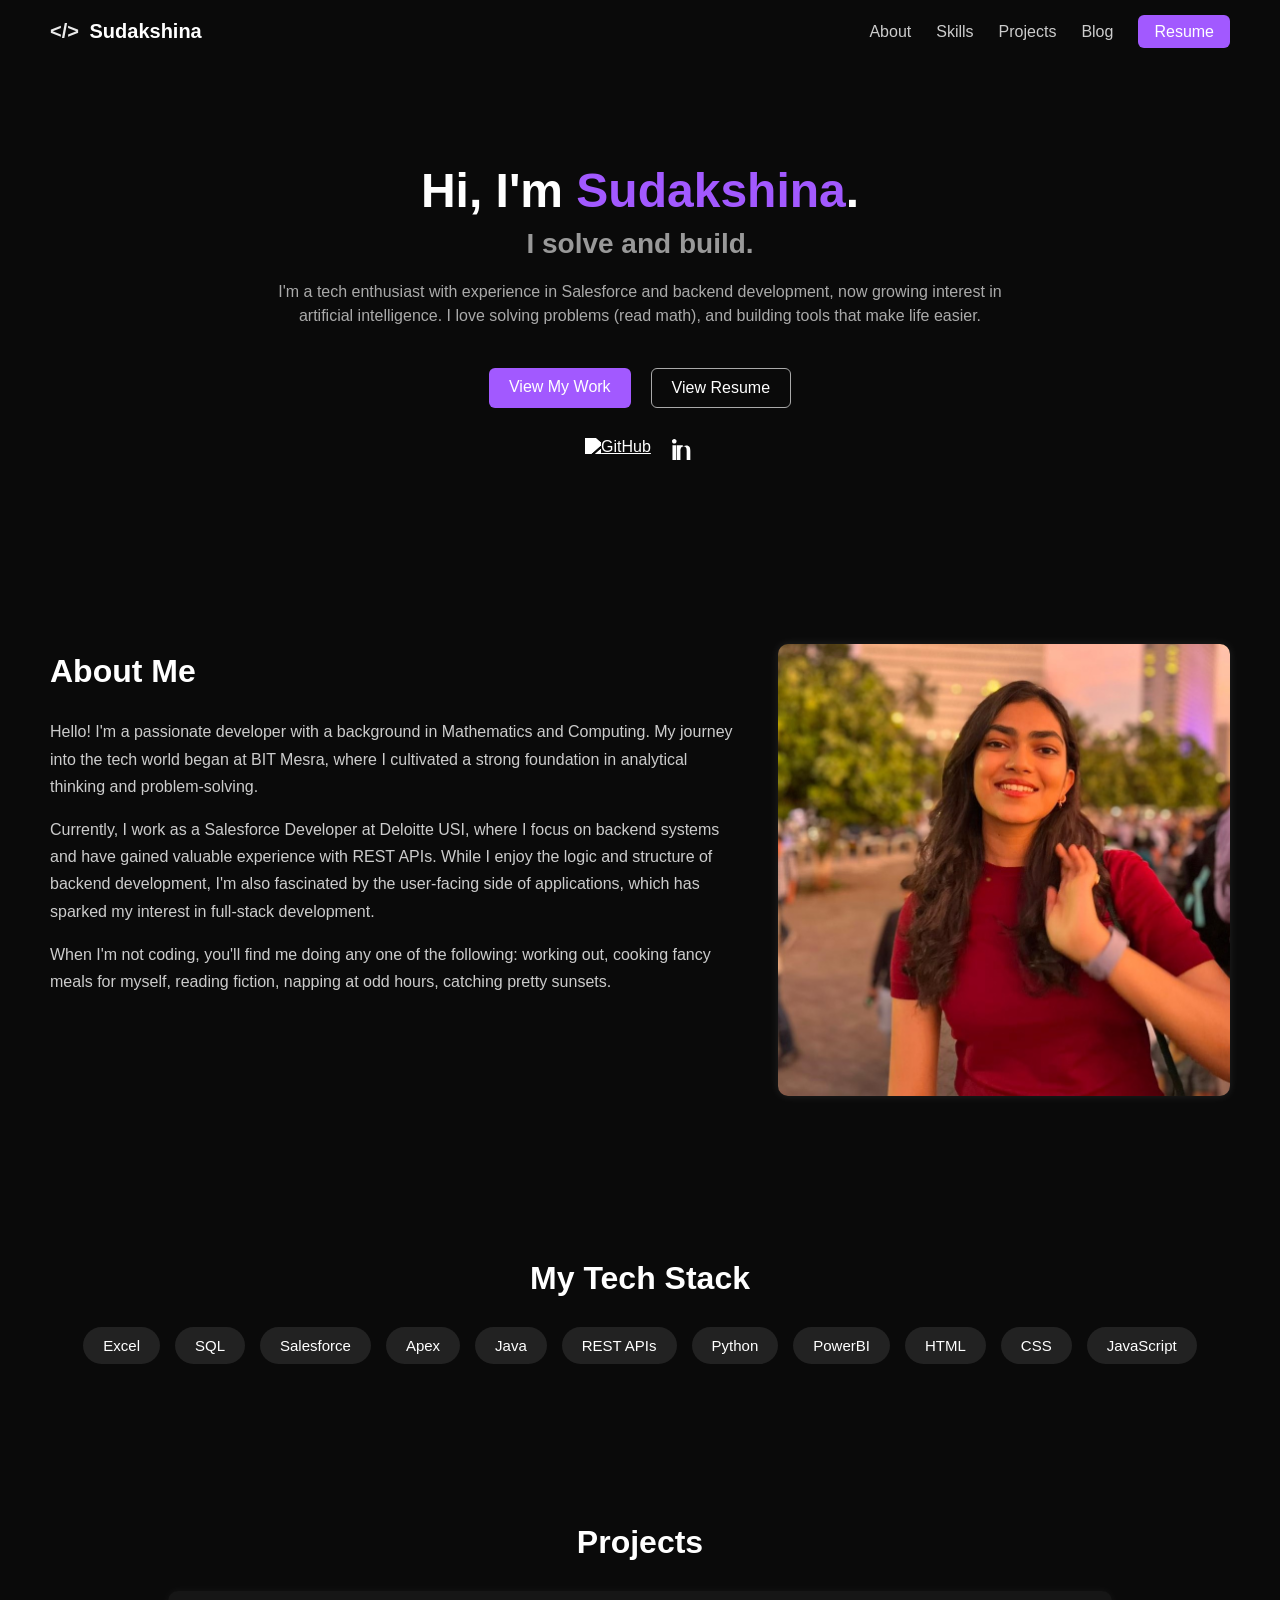
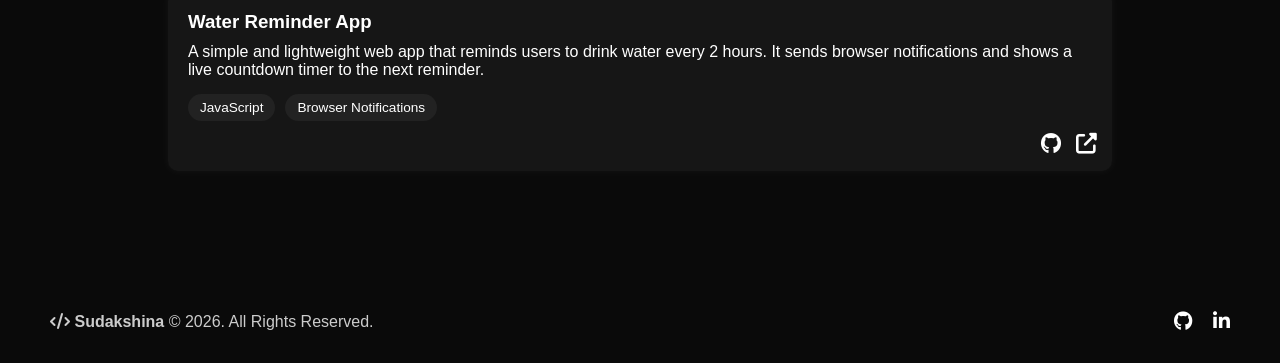
==== index.html @ 65fabb33 "First commit" ====
<!DOCTYPE html>
<html lang="en">
<head>
  <meta charset="UTF-8" />
  <meta name="viewport" content="width=device-width, initial-scale=1.0" />
  <title>Sudakshina | Portfolio</title>
  <link rel="stylesheet" href="style.css" />
  <link rel="stylesheet" href="https://cdnjs.cloudflare.com/ajax/libs/font-awesome/6.5.0/css/all.min.css"/>
</head>
<body id="top">
  <header>
    <a href="index.html#top" class="logo">&lt;/&gt; <span>Sudakshina</span></a>
    <nav>
      <ul>
        <li><a href="#about">About</a></li>
        <li><a href="#skills">Skills</a></li>
        <li><a href="#projects">Projects</a></li>
        <li><a href="blog-page-cards.html">Blog</a></li>
        <li><a href="resume.html" class="btn-resume">Resume</a></li>
      </ul>
    </nav>
  </header>

  <section class="hero">
    <h1>Hi, I'm <span class="highlight">Sudakshina</span><span class="dot">.</span></h1>
    <h2>I solve and build.</h2>
    <p>
      I'm a tech enthusiast with experience in Salesforce and backend development, now growing interest
      in artificial intelligence. I love solving problems (read math), and building tools that make life easier.
    </p>

    <div class="buttons">
      <a href="#projects" class="btn primary">View My Work</a>
      <a href="resume.html" class="btn">View Resume</a>
    </div>

    <div class="social-icons">
      <a href="https://github.com/sudakshina27"><img src="https://cdn.jsdelivr.net/gh/devicons/devicon/icons/github/github-original.svg" alt="GitHub" /></a>
      <a href="https://linkedin.com/in/sudakshina-bhattacharjee/"_blank" aria-label="LinkedIn">
        <svg xmlns="http://www.w3.org/2000/svg" width="24" height="22" fill="white" viewBox="0 0 24 24">
            <path d="M4.98 3.5C4.98 5 3.9 6 2.5 6S0 5 0 3.5 1.08 1 2.48 1c1.4 0 2.5 1 2.5 2.5zM.5 8h4V24h-4V8zm7.5 0h3.8v2.1h.1c.5-.9 1.8-1.9 3.6-1.9 3.8 0 4.5 2.5 4.5 5.8V24h-4V14.5c0-2.3-.04-5.2-3.2-5.2-3.2 0-3.6 2.5-3.6 5v9.8h-4V8z"/>
        </svg>
      </a>
    </div>
  </section>

  <section class="about" id="about">
  <div class="about-text">
    <h2>About Me</h2>
    <p>
      Hello! I'm a passionate developer with a background in Mathematics and Computing. My journey into the tech world began at BIT Mesra, where I cultivated a strong foundation in analytical thinking and problem-solving.
    </p>
    <p>
      Currently, I work as a Salesforce Developer at Deloitte USI, where I focus on backend systems and have gained valuable experience with REST APIs. While I enjoy the logic and structure of backend development, I'm also fascinated by the user-facing side of applications, which has sparked my interest in full-stack development.
    </p>
    <p>
      When I'm not coding, you'll find me doing any one of the following: working out, cooking fancy meals for myself, reading fiction, napping at odd hours, catching pretty sunsets.
    </p>
  </div>
  <div class="about-image">
    <img src="mypic.jpg" alt="My Photo" />
  </div>
</section>

<!-- Skills Section -->
<section class="skills" id="skills">
  <h2>My Tech Stack</h2>
  <div class="skills-container">
    <span>Excel</span>
    <span>SQL</span>
    <span>Salesforce</span>
    <span>Apex</span>
    <span>Java</span>
    <span>REST APIs</span>
    <span>Python</span>
    <span>PowerBI</span>
    <span>HTML</span>
    <span>CSS</span>
    <span>JavaScript</span>
  </div>
</section>

<!-- Projects Section -->
<section class="projects" id="projects">
  <h2>Projects</h2>

  <div class="project-card">
    <div class="project-content">
      <h3>Water Reminder App</h3>
      <p>
        A simple and lightweight web app that reminds users to drink water every 2 hours.
        It sends browser notifications and shows a live countdown timer to the next reminder.
      </p>
      <div class="tech-tags">
        <span>JavaScript</span>
        <span>Browser Notifications</span>
      </div>
    </div>

    <div class="project-links">
      <a href="https://github.com/yourusername/water-reminder-app" target="_blank" aria-label="GitHub Repo">
        <i class="fab fa-github"></i>
      </a>
      <a href="https://sudakshina27.github.io/water-reminder-app/" target="_blank" aria-label="Live Site">
        <i class="fas fa-external-link-alt"></i>
      </a>
    </div>
  </div>
</section>

<footer>
  <div class="footer-content">
    <span><i class="fas fa-code"></i> <strong>Sudakshina</strong> © 2026. All Rights Reserved.</span>
    <div class="footer-icons">
      <a href="https://github.com/sudakshina27" target="_blank"><i class="fab fa-github"></i></a>
      <a href="https://linkedin.com/in/sudakshina-bhattacharjee" target="_blank"><i class="fab fa-linkedin-in"></i></a>
    </div>
  </div>
</footer>

</body>
</html>
---- style.css ----
/* Reset */
* {
  margin: 0;
  padding: 0;
  box-sizing: border-box;
}


body {
  background-color: #0a0a0a;
  color: #eaeaea;
  font-family: 'Segoe UI', Tahoma, Geneva, Verdana, sans-serif;
}


/* Header */
header {
  display: flex;
  justify-content: space-between;
  align-items: center;
  padding: 20px 50px;
  background-color: #0a0a0a;
  position: sticky;
  top: 0;
}


.logo {
  font-size: 20px;
  font-weight: bold;
  color: white;
}

a.logo {
  text-decoration: none;
  color: inherit;
}

.logo span {
  color: white;
  margin-left: 5px;
}


nav ul {
  list-style: none;
  display: flex;
  gap: 25px;
}


nav a {
  text-decoration: none;
  color: #ccc;
  font-weight: 500;
  transition: color 0.2s ease-in-out;
}


nav a:hover {
  color: #ffffff;
}


.btn-resume {
  background-color: #a259ff;
  color: white !important;
  padding: 8px 16px;
  border-radius: 6px;
}


/* Hero Section */
.hero {
  max-width: 800px;
  margin: 100px auto;
  text-align: center;
  padding: 0 20px;
}


.hero h1 {
  font-size: 48px;
  font-weight: bold;
  color: white;
  margin-bottom: 10px;
}


.hero .highlight {
  color: #a259ff;
}


.hero .dot {
  color: white;
}


.hero h2 {
  font-size: 28px;
  color: #999;
  margin-bottom: 20px;
}


.hero p {
  font-size: 16px;
  color: #aaa;
  margin-bottom: 40px;
  line-height: 1.5;
}


/* Buttons */
.buttons {
  display: flex;
  justify-content: center;
  gap: 20px;
  margin-bottom: 30px;
}


.btn {
  padding: 10px 20px;
  border-radius: 6px;
  border: 1px solid #aaa;
  background-color: transparent;
  color: white;
  text-decoration: none;
  font-weight: 500;
  transition: 0.3s;
}


.btn:hover {
  background-color: #222;
}


.btn.primary {
  background-color: #a259ff;
  color: white;
  border: none;
}


.btn.primary:hover {
  background-color: #8b3dff;
}


/* Social Icons */
.social-icons {
  display: flex;
  justify-content: center;
  gap: 20px;
}


.social-icons img {
  width: 28px;
  height: 28px;
  filter: brightness(0) invert(1);
  transition: transform 0.2s;
}


.social-icons img:hover {
  transform: scale(1.1);
}


html {
  scroll-behavior: smooth;
}


.about {
  display: flex;
  flex-wrap: wrap;
  justify-content: space-between;
  gap: 40px;
  align-items: flex-start;
  padding: 80px 50px;
  background-color: #0a0a0a;
  color: #eaeaea;
}


.about-text {
  flex: 1 1 55%;
  font-size: 16px;
  line-height: 1.7;
}


.about-text h2 {
  font-size: 32px;
  margin-bottom: 20px;
  color: white;
}


.about-text p {
  margin-bottom: 16px;
  color: #ccc;
}


.about-image {
  flex: 1 1 35%;
}


.about-image img {
  max-width: 100%;
  border-radius: 10px;
  box-shadow: 0 0 10px rgba(255, 255, 255, 0.1);
}


/* Skills Section */
.skills {
  padding: 80px 50px;
  text-align: center;
  background-color: #0a0a0a;
  color: #fff;
}


.skills h2 {
  font-size: 32px;
  margin-bottom: 30px;
}


.skills-container {
  display: flex;
  flex-wrap: wrap;
  justify-content: center;
  gap: 15px;
}


.skills-container span {
  background-color: #222;
  color: #fff;
  padding: 10px 20px;
  border-radius: 20px;
  font-size: 15px;
}


/* Projects Section */
.projects {
  padding: 80px 50px;
  background-color: #0a0a0a;
  color: #fff;
}


.projects h2 {
  text-align: center;
  font-size: 32px;
  margin-bottom: 30px;
}


.project-card {
  background-color: #161616;
  padding: 20px;
  border-radius: 10px;
  max-width: 700px;
  margin: 0 auto;
  box-shadow: 0 0 10px rgba(255,255,255,0.05);
}


.project-card h3 {
  margin-bottom: 10px;
}


.project-card {
  background-color: #161616;
  padding: 20px;
  border-radius: 10px;
  max-width: 80%;
  margin: 0 auto 30px auto;
  display: flex;
  flex-direction: column;
  justify-content: space-between;
  position: relative;
  box-shadow: 0 0 10px rgba(255,255,255,0.05);
  padding-bottom: 50px;
}


.project-links {
  display: flex;
  gap: 15px;
  font-size: 1.3rem;
  position: absolute;
  bottom: 15px;
  right: 15px;
}


.project-links a {
  color: white;
}


.project-links a:hover {
  color: #bbb; /* Optional: for a soft hover effect */
}




.tech-tags {
  display: flex;
  flex-wrap: wrap;
  gap: 10px;
  margin-top: 15px; /* Adds space between paragraph and tags */
}


.tech-tags span {
  background-color: #222;
  padding: 6px 12px;
  border-radius: 999px;
  font-size: 0.85rem;
  color: white;
}


/* Footer */
footer {
  background-color: #0a0a0a;
  color: #ccc;
  padding: 30px 50px;
  display: flex;
  justify-content: space-between;
  align-items: center;
  flex-wrap: wrap;
}


.footer-content {
  display: flex;
  justify-content: space-between;
  align-items: center;
  width: 100%;
  flex-wrap: wrap;
}


.footer-icons {
  display: flex;
  gap: 20px;
}


.footer-icons a {
  color: #fff;
  font-size: 1.2rem;
  transition: color 0.3s;
}


.footer-icons a:hover {
  color: #a855f7;
}


/* Resume */


.resume-container {
  padding: 60px;
  text-align: center;
  color: white;
  background-color: #0a0a0a;
  min-height: 100vh;
}


/* Center the button using flex */
.button-wrapper {
  display: flex;
  justify-content: center;
  margin-top: 30px;
}


.download-btn {
  background-color: #a855f7;
  color: white;
  padding: 12px 24px;
  font-weight: bold;
  border-radius: 8px;
  border: none;
  cursor: pointer;
  transition: background 0.3s ease;
}


.download-btn:hover {
  background-color: #9333ea;
}


.resume-container {
  padding: 60px;
  text-align: center;
  color: white;
  background-color: #0a0a0a;
  min-height: 100vh;
 
}


.resume-container h1 {
  margin-bottom: 12px; /* Adjust as needed */
}


.resume-container p {
  margin-bottom: 24px; /* Increase or decrease depending on visual preference */
}




/* Center the button using flex */
.button-wrapper {
  display: flex;
  justify-content: center;
  margin-top: 30px;
}


.download-btn {
  background-color: #a855f7;
  color: white;
  padding: 12px 24px;
  font-weight: bold;
  border-radius: 8px;
  border: none;
  cursor: pointer;
  transition: background 0.3s ease;
}


.download-btn:hover {
  background-color: #9333ea;
}


/*Blog Card*/
.blog-card {
  display: block;
  padding: 20px;
  background-color: #1e1e2f;
  border-radius: 10px;
  margin-bottom: 20px;
  text-decoration: none;
  color: white;
  transition: transform 0.2s, box-shadow 0.2s;
}


.blog-card:hover {
  transform: scale(1.02);
  box-shadow: 0 8px 20px rgba(168, 85, 247, 0.3);
}
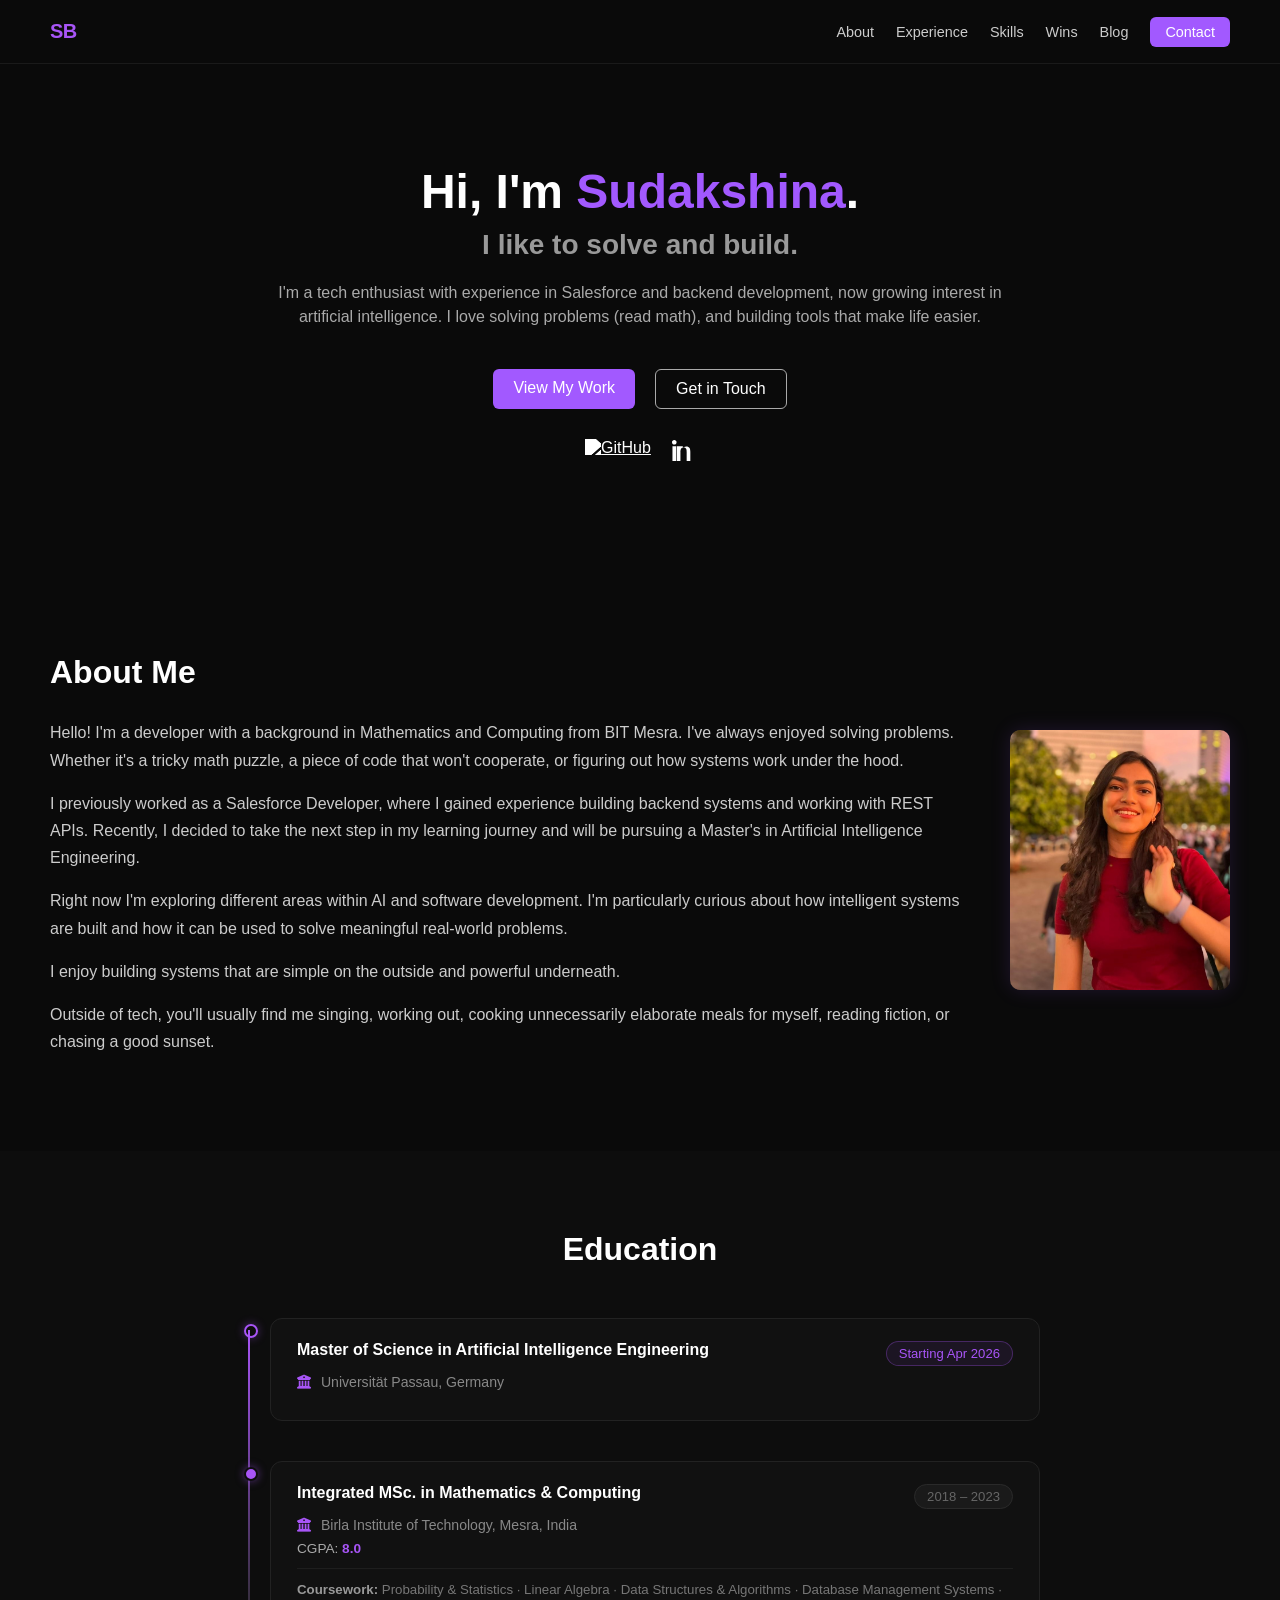
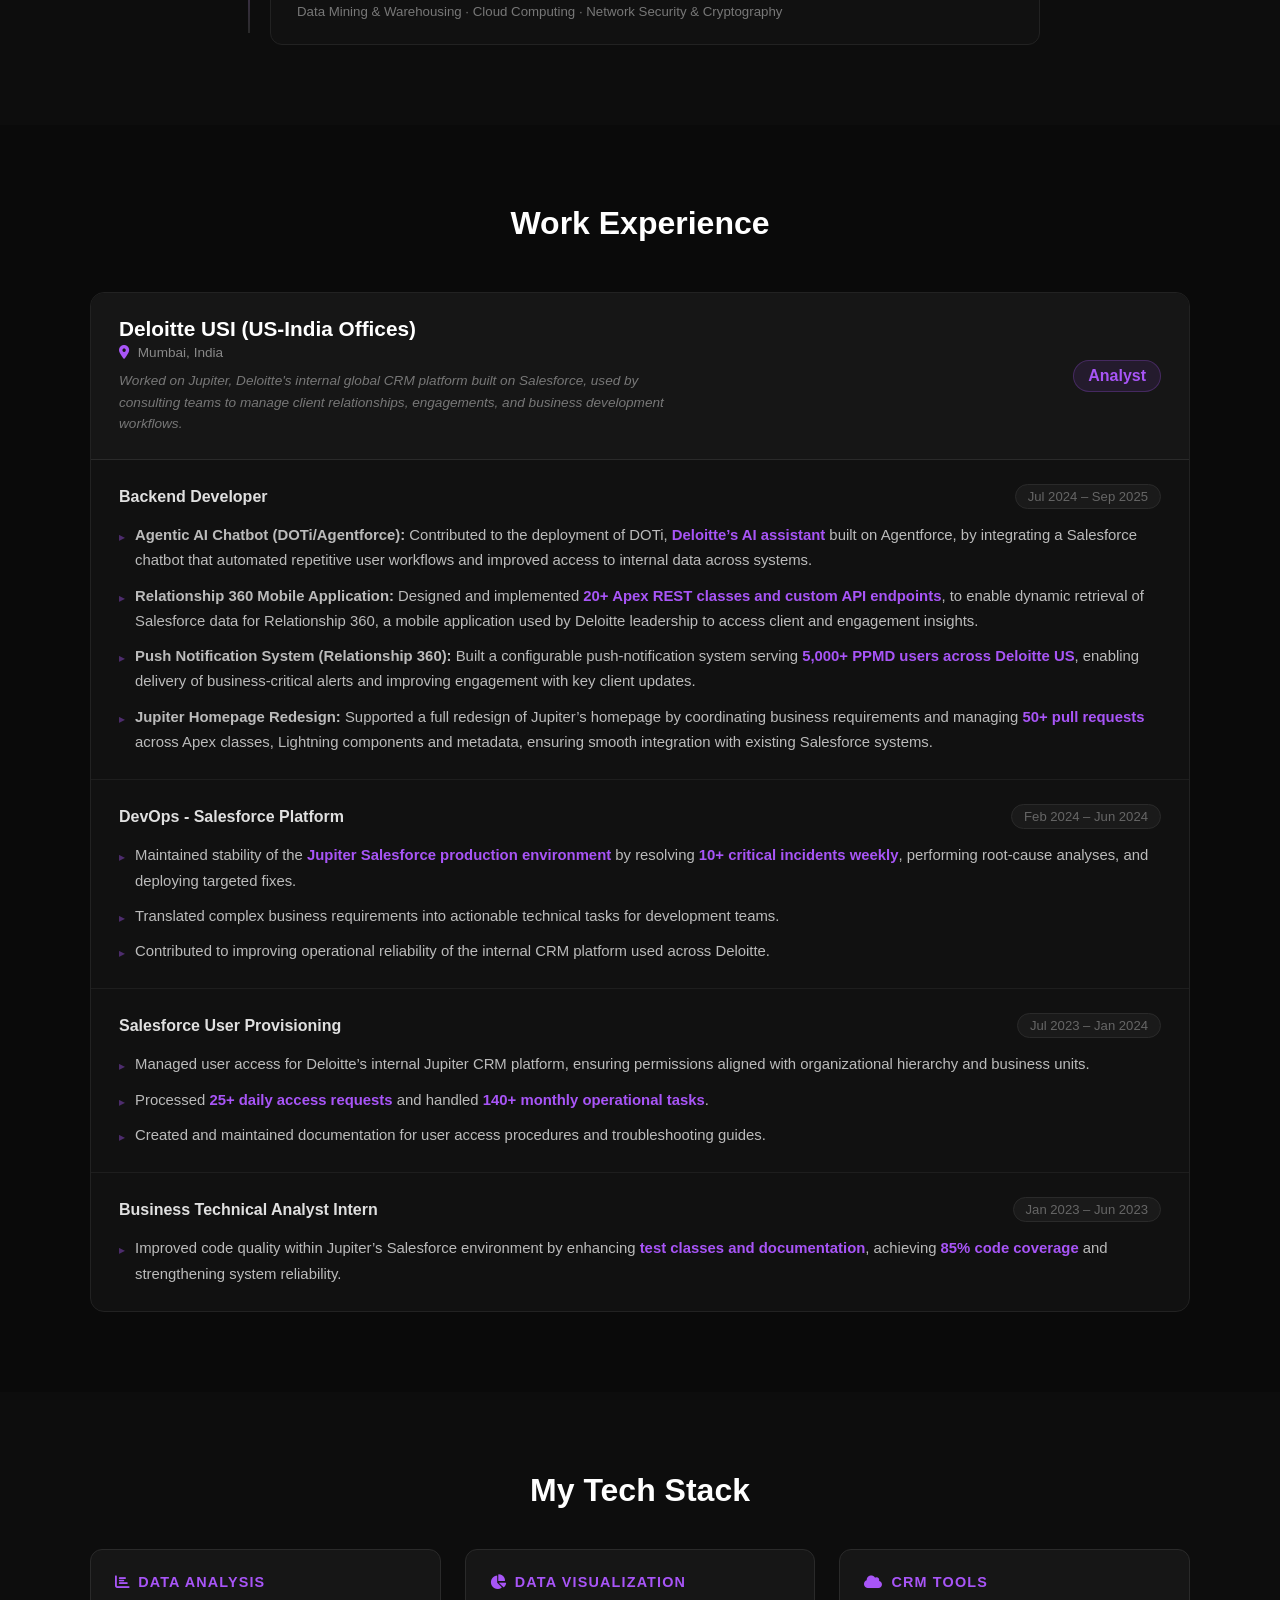
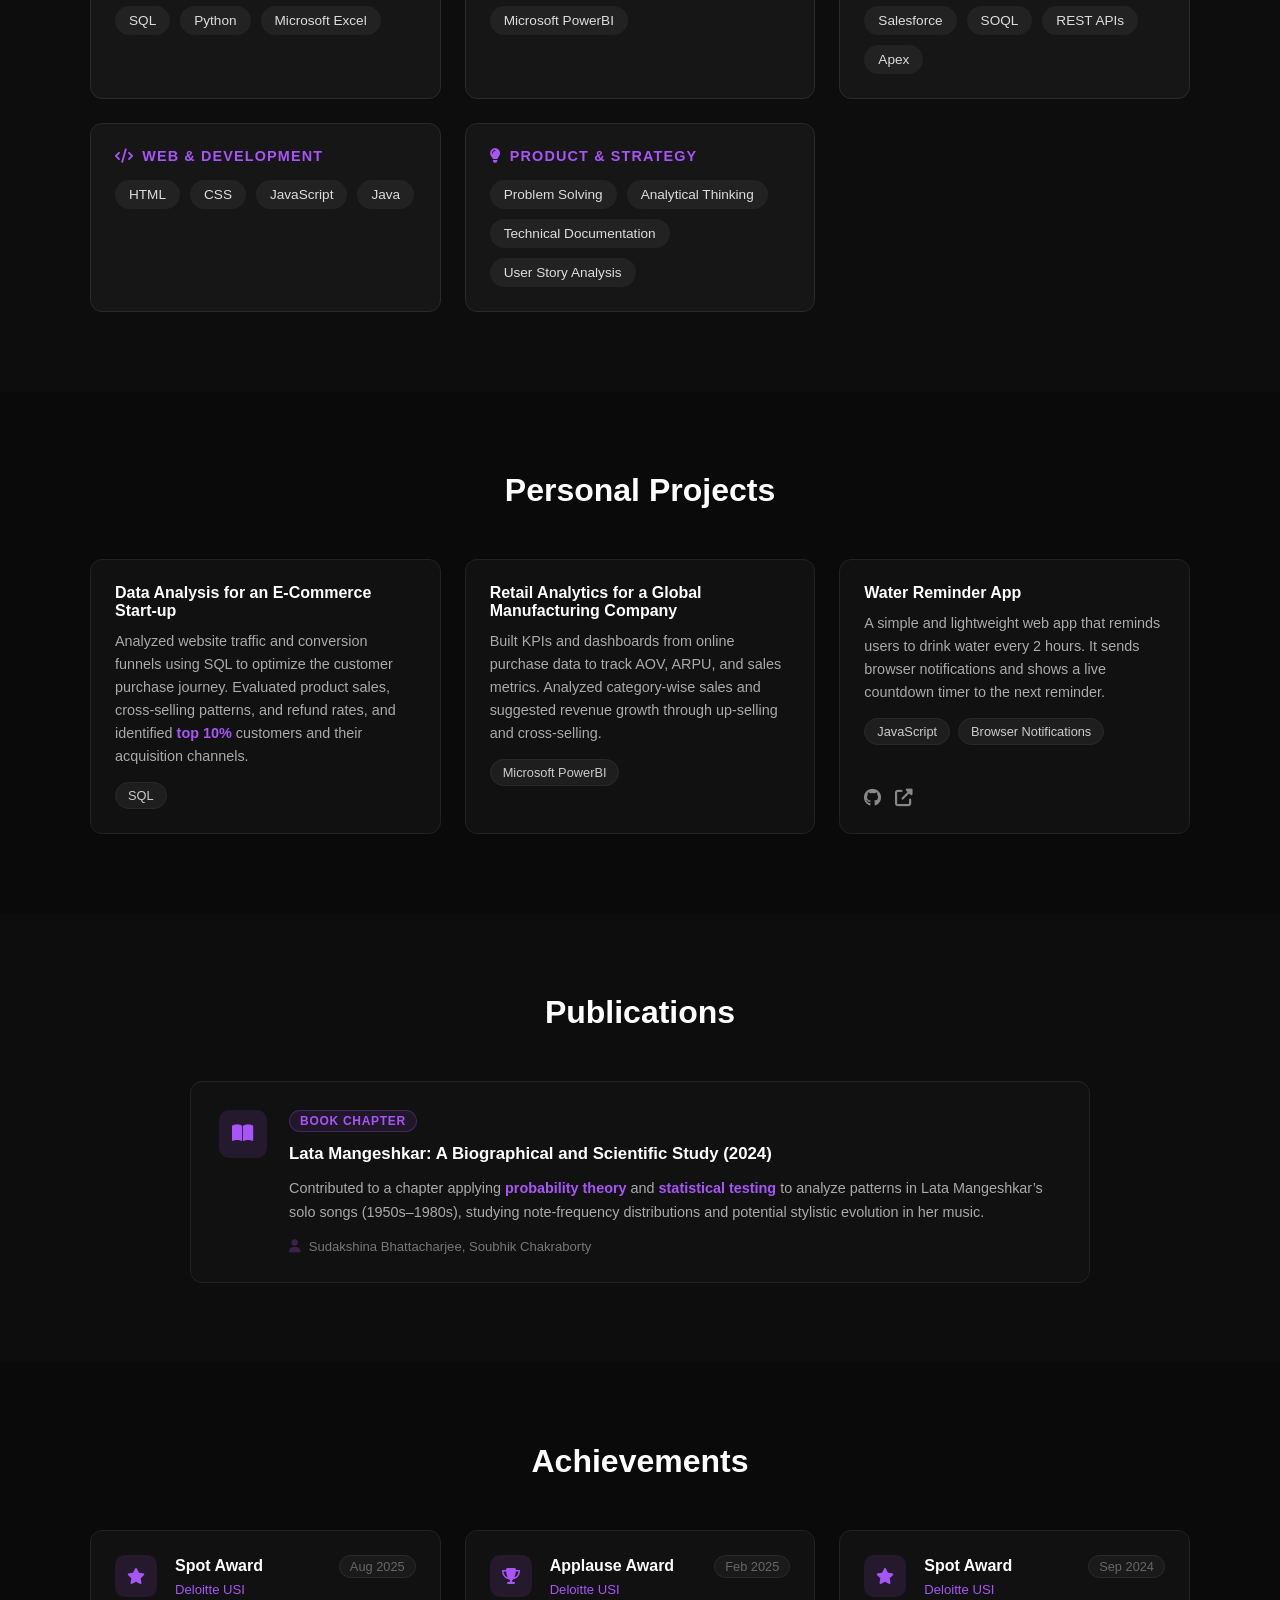
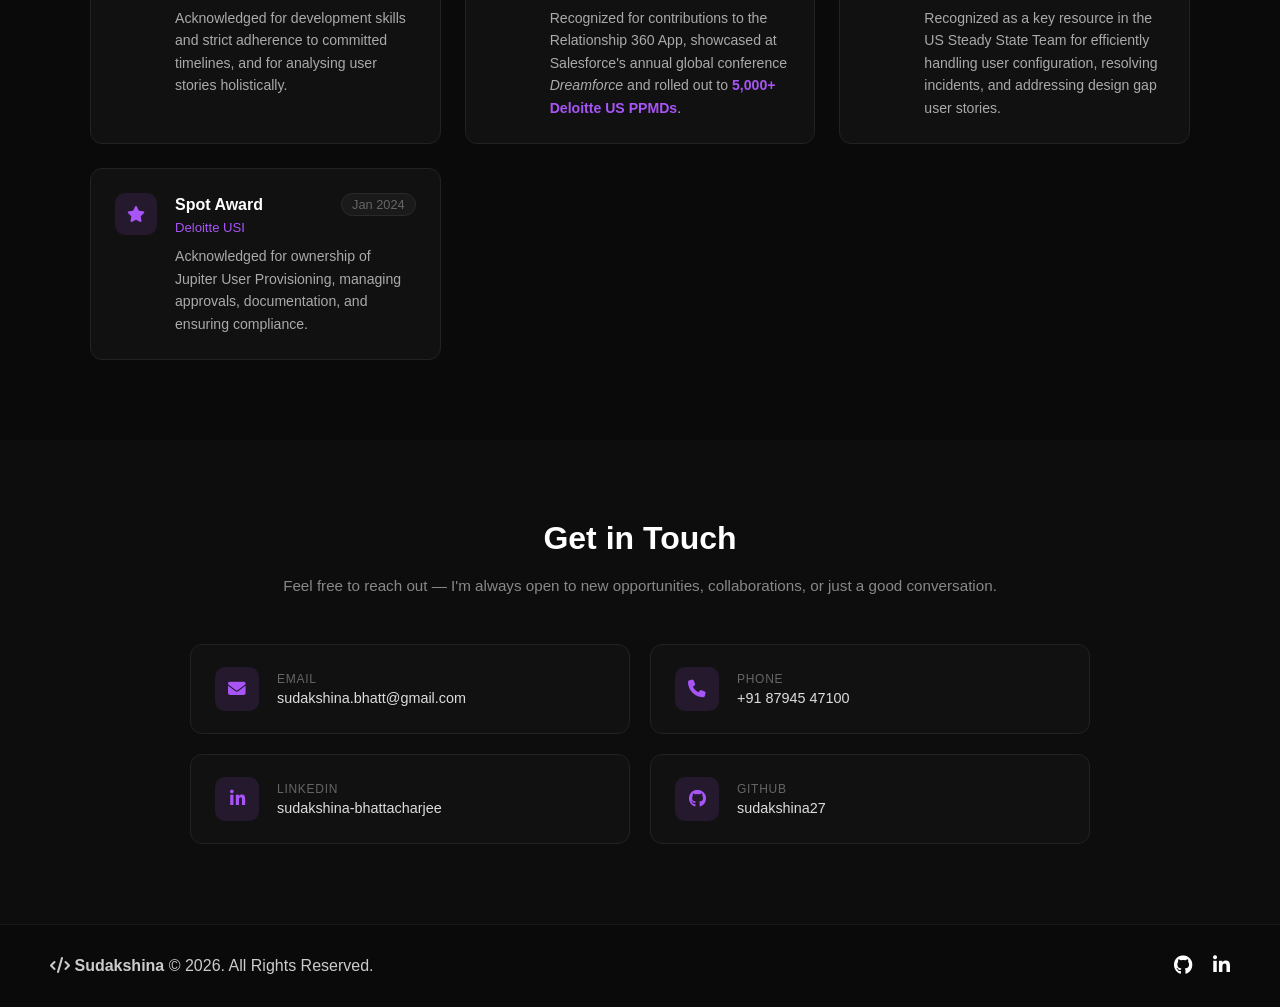
==== commit f6698dc8: "Second Commit" ====
--- a/index.html
+++ b/index.html
@@ -9,114 +9,389 @@
 </head>
 <body id="top">
   <header>
-    <a href="index.html#top" class="logo">&lt;/&gt; <span>Sudakshina</span></a>
+    <!-- <a href="index.html#top" class="logo"><span class="logo-initials">SB</span> <span>Sudakshina</span></a> -->
+    <a href="index.html#top" class="logo"><span class="logo-initials">SB</span></a>
     <nav>
-      <ul>
+            <ul>
         <li><a href="#about">About</a></li>
+        <li><a href="#experience">Experience</a></li>
         <li><a href="#skills">Skills</a></li>
-        <li><a href="#projects">Projects</a></li>
+        <li><a href="#achievements">Wins</a></li>
         <li><a href="blog-page-cards.html">Blog</a></li>
-        <li><a href="resume.html" class="btn-resume">Resume</a></li>
+        <li><a href="#contact" class="btn-contact">Contact</a></li>
       </ul>
     </nav>
   </header>
 
+  <!-- Hero -->
   <section class="hero">
     <h1>Hi, I'm <span class="highlight">Sudakshina</span><span class="dot">.</span></h1>
-    <h2>I solve and build.</h2>
+    <h2>I like to solve and build.</h2>
     <p>
       I'm a tech enthusiast with experience in Salesforce and backend development, now growing interest
       in artificial intelligence. I love solving problems (read math), and building tools that make life easier.
     </p>
-
     <div class="buttons">
-      <a href="#projects" class="btn primary">View My Work</a>
-      <a href="resume.html" class="btn">View Resume</a>
-    </div>
-
+      <a href="#experience" class="btn primary">View My Work</a>
+      <a href="#contact" class="btn">Get in Touch</a>
+    </div>
     <div class="social-icons">
-      <a href="https://github.com/sudakshina27"><img src="https://cdn.jsdelivr.net/gh/devicons/devicon/icons/github/github-original.svg" alt="GitHub" /></a>
-      <a href="https://linkedin.com/in/sudakshina-bhattacharjee/"_blank" aria-label="LinkedIn">
+      <a href="https://github.com/sudakshina27" target="_blank"><img src="https://cdn.jsdelivr.net/gh/devicons/devicon/icons/github/github-original.svg" alt="GitHub" /></a>
+      <a href="https://linkedin.com/in/sudakshina-bhattacharjee/" target="_blank" aria-label="LinkedIn">
         <svg xmlns="http://www.w3.org/2000/svg" width="24" height="22" fill="white" viewBox="0 0 24 24">
-            <path d="M4.98 3.5C4.98 5 3.9 6 2.5 6S0 5 0 3.5 1.08 1 2.48 1c1.4 0 2.5 1 2.5 2.5zM.5 8h4V24h-4V8zm7.5 0h3.8v2.1h.1c.5-.9 1.8-1.9 3.6-1.9 3.8 0 4.5 2.5 4.5 5.8V24h-4V14.5c0-2.3-.04-5.2-3.2-5.2-3.2 0-3.6 2.5-3.6 5v9.8h-4V8z"/>
+          <path d="M4.98 3.5C4.98 5 3.9 6 2.5 6S0 5 0 3.5 1.08 1 2.48 1c1.4 0 2.5 1 2.5 2.5zM.5 8h4V24h-4V8zm7.5 0h3.8v2.1h.1c.5-.9 1.8-1.9 3.6-1.9 3.8 0 4.5 2.5 4.5 5.8V24h-4V14.5c0-2.3-.04-5.2-3.2-5.2-3.2 0-3.6 2.5-3.6 5v9.8h-4V8z"/>
         </svg>
       </a>
     </div>
   </section>
 
+  <!-- ── About ─────────────────────────────────── -->
   <section class="about" id="about">
-  <div class="about-text">
-    <h2>About Me</h2>
-    <p>
-      Hello! I'm a passionate developer with a background in Mathematics and Computing. My journey into the tech world began at BIT Mesra, where I cultivated a strong foundation in analytical thinking and problem-solving.
-    </p>
-    <p>
-      Currently, I work as a Salesforce Developer at Deloitte USI, where I focus on backend systems and have gained valuable experience with REST APIs. While I enjoy the logic and structure of backend development, I'm also fascinated by the user-facing side of applications, which has sparked my interest in full-stack development.
-    </p>
-    <p>
-      When I'm not coding, you'll find me doing any one of the following: working out, cooking fancy meals for myself, reading fiction, napping at odd hours, catching pretty sunsets.
-    </p>
-  </div>
-  <div class="about-image">
-    <img src="mypic.jpg" alt="My Photo" />
-  </div>
-</section>
-
-<!-- Skills Section -->
-<section class="skills" id="skills">
-  <h2>My Tech Stack</h2>
-  <div class="skills-container">
-    <span>Excel</span>
-    <span>SQL</span>
-    <span>Salesforce</span>
-    <span>Apex</span>
-    <span>Java</span>
-    <span>REST APIs</span>
-    <span>Python</span>
-    <span>PowerBI</span>
-    <span>HTML</span>
-    <span>CSS</span>
-    <span>JavaScript</span>
-  </div>
-</section>
-
-<!-- Projects Section -->
-<section class="projects" id="projects">
-  <h2>Projects</h2>
-
-  <div class="project-card">
-    <div class="project-content">
-      <h3>Water Reminder App</h3>
-      <p>
-        A simple and lightweight web app that reminds users to drink water every 2 hours.
-        It sends browser notifications and shows a live countdown timer to the next reminder.
-      </p>
-      <div class="tech-tags">
-        <span>JavaScript</span>
-        <span>Browser Notifications</span>
-      </div>
-    </div>
-
-    <div class="project-links">
-      <a href="https://github.com/yourusername/water-reminder-app" target="_blank" aria-label="GitHub Repo">
-        <i class="fab fa-github"></i>
-      </a>
-      <a href="https://sudakshina27.github.io/water-reminder-app/" target="_blank" aria-label="Live Site">
-        <i class="fas fa-external-link-alt"></i>
-      </a>
-    </div>
-  </div>
-</section>
-
-<footer>
-  <div class="footer-content">
-    <span><i class="fas fa-code"></i> <strong>Sudakshina</strong> © 2026. All Rights Reserved.</span>
-    <div class="footer-icons">
-      <a href="https://github.com/sudakshina27" target="_blank"><i class="fab fa-github"></i></a>
-      <a href="https://linkedin.com/in/sudakshina-bhattacharjee" target="_blank"><i class="fab fa-linkedin-in"></i></a>
-    </div>
-  </div>
-</footer>
+    <div class="about-text">
+      <h2>About Me</h2>
+      <p>Hello! I'm a developer with a background in Mathematics and Computing from BIT Mesra.
+         I've always enjoyed solving problems. Whether it's a tricky math puzzle, a piece of code that won't cooperate, or figuring out how systems work under the hood.</p>
+      <p>I previously worked as a Salesforce Developer, where I gained experience building backend systems and working with REST APIs. Recently, I decided to take the next step in my learning journey and will be pursuing a Master's in Artificial Intelligence Engineering.</p>
+      <p>Right now I'm exploring different areas within AI and software development. I'm particularly curious about how intelligent systems are built and how it can be used to solve meaningful real-world problems.</p>
+      <p>I enjoy building systems that are simple on the outside and powerful underneath.</p>
+      <p>Outside of tech, you'll usually find me singing, working out, cooking unnecessarily elaborate meals for myself, reading fiction, or chasing a good sunset.</p>
+    </div>
+    <div class="about-image">
+      <img src="mypic.jpg" alt="My Photo" />
+    </div>
+  </section>
+
+  <!-- ── Education ──────────────────────────────── -->
+  <section class="education-section" id="education">
+    <h2>Education</h2>
+    <div class="education-timeline">
+
+      <div class="edu-item">
+        <div class="edu-dot upcoming"></div>
+        <div class="edu-content">
+          <div class="edu-header">
+            <h3>Master of Science in Artificial Intelligence Engineering</h3>
+            <span class="edu-period upcoming-tag">Starting Apr 2026</span>
+          </div>
+          <span class="edu-institution"><i class="fas fa-university"></i> Universität Passau, Germany</span>
+        </div>
+      </div>
+
+      <div class="edu-item">
+        <div class="edu-dot"></div>
+        <div class="edu-content">
+          <div class="edu-header">
+            <h3>Integrated MSc. in Mathematics &amp; Computing</h3>
+            <span class="edu-period">2018 – 2023</span>
+          </div>
+          <span class="edu-institution"><i class="fas fa-university"></i> Birla Institute of Technology, Mesra, India</span>
+          <span class="edu-grade">CGPA: <span class="metric">8.0</span></span>
+          <p class="edu-coursework"><strong>Coursework:</strong> Probability &amp; Statistics · Linear Algebra · Data Structures &amp; Algorithms · Database Management Systems · Data Mining &amp; Warehousing · Cloud Computing · Network Security &amp; Cryptography</p>
+        </div>
+      </div>
+
+    </div>
+  </section>
+
+  <!-- ── Work Experience ────────────────────────── -->
+  <section class="work-section" id="experience">
+    <h2>Work Experience</h2>
+
+    <div class="experience-block">
+      <div class="exp-header">
+        <div class="exp-left">
+          <span class="exp-company">Deloitte USI (US-India Offices)</span>
+          <span class="exp-location"><i class="fas fa-map-marker-alt"></i> Mumbai, India</span>
+          <span class="exp-project-desc">Worked on Jupiter, Deloitte's internal global CRM platform built on Salesforce, used by consulting teams to manage client relationships, engagements, and business development workflows.</span>
+        </div>
+        <span class="exp-overall-title">Analyst</span>
+      </div>
+
+      <div class="exp-role">
+        <div class="exp-role-header">
+          <span class="exp-role-title">Backend Developer</span>
+          <span class="exp-period">Jul 2024 – Sep 2025</span>
+        </div>
+        <ul class="exp-bullets">
+          <li><strong>Agentic AI Chatbot (DOTi/Agentforce):</strong> Contributed to the deployment of DOTi, <span class="metric">Deloitte’s AI assistant</span> built on Agentforce, by integrating a Salesforce chatbot that automated repetitive user workflows and improved access to internal data across systems.</li>
+          <li><strong>Relationship 360 Mobile Application:</strong> Designed and implemented <span class="metric">20+ Apex REST classes and custom API endpoints</span>, to enable dynamic retrieval of Salesforce data for Relationship 360, a mobile application used by Deloitte leadership to access client and engagement insights.</li>
+          <li><strong>Push Notification System (Relationship 360):</strong> Built a configurable push-notification system serving <span class="metric">5,000+ PPMD users across Deloitte US</span>, enabling delivery of business-critical alerts and improving engagement with key client updates.</li>
+          <li><strong>Jupiter Homepage Redesign:</strong> Supported a full redesign of Jupiter’s homepage by coordinating business requirements and managing <span class="metric">50+ pull requests</span> across Apex classes, Lightning components and metadata, ensuring smooth integration with existing Salesforce systems.</li>
+        </ul>
+      </div>
+
+      <div class="exp-role">
+        <div class="exp-role-header">
+          <span class="exp-role-title">DevOps - Salesforce Platform</span>
+          <span class="exp-period">Feb 2024 – Jun 2024</span>
+        </div>
+        <ul class="exp-bullets">
+          <li>Maintained stability of the <span class="metric">Jupiter Salesforce production environment</span> by resolving <span class="metric">10+ critical incidents weekly</span>, performing root-cause analyses, and deploying targeted fixes.</li>
+          <li>Translated complex business requirements into actionable technical tasks for development teams.</li>
+          <li>Contributed to improving operational reliability of the internal CRM platform used across Deloitte.</li>
+        </ul>
+      </div>
+
+      <div class="exp-role">
+        <div class="exp-role-header">
+          <span class="exp-role-title">Salesforce User Provisioning</span>
+          <span class="exp-period">Jul 2023 – Jan 2024</span>
+        </div>
+        <ul class="exp-bullets">
+          <li>Managed user access for Deloitte’s internal Jupiter CRM platform, ensuring permissions aligned with organizational hierarchy and business units.</li>
+          <li>Processed <span class="metric">25+ daily access requests</span> and handled <span class="metric">140+ monthly operational tasks</span>.</li>
+          <li>Created and maintained documentation for user access procedures and troubleshooting guides.</li>
+        </ul>
+      </div>
+
+      <div class="exp-role">
+        <div class="exp-role-header">
+          <span class="exp-role-title">Business Technical Analyst Intern</span>
+          <span class="exp-period">Jan 2023 – Jun 2023</span>
+        </div>
+        <ul class="exp-bullets">
+          <li>Improved code quality within Jupiter’s Salesforce environment by enhancing <span class="metric">test classes and documentation</span>, achieving <span class="metric">85% code coverage</span> and strengthening system reliability.</li>
+        </ul>
+      </div>
+    </div>
+  </section>
+
+  <!-- ── Skills ─────────────────────────────────── -->
+  <section class="skills" id="skills">
+    <h2>My Tech Stack</h2>
+    <div class="skills-grid">
+
+      <div class="skill-category">
+        <h3 class="skill-cat-title"><i class="fas fa-chart-bar"></i> Data Analysis</h3>
+        <div class="skill-tags">
+          <span>SQL</span>
+          <span>Python</span>
+          <span>Microsoft Excel</span>
+        </div>
+      </div>
+
+      <div class="skill-category">
+        <h3 class="skill-cat-title"><i class="fas fa-chart-pie"></i> Data Visualization</h3>
+        <div class="skill-tags">
+          <span>Microsoft PowerBI</span>
+        </div>
+      </div>
+
+      <div class="skill-category">
+        <h3 class="skill-cat-title"><i class="fas fa-cloud"></i> CRM Tools</h3>
+        <div class="skill-tags">
+          <span>Salesforce</span>
+          <span>SOQL</span>
+          <span>REST APIs</span>
+          <span>Apex</span>
+        </div>
+      </div>
+
+      <div class="skill-category">
+        <h3 class="skill-cat-title"><i class="fas fa-code"></i> Web &amp; Development</h3>
+        <div class="skill-tags">
+          <span>HTML</span>
+          <span>CSS</span>
+          <span>JavaScript</span>
+          <span>Java</span>
+        </div>
+      </div>
+
+      <div class="skill-category">
+        <h3 class="skill-cat-title"><i class="fas fa-lightbulb"></i> Product &amp; Strategy</h3>
+        <div class="skill-tags">
+          <span>Problem Solving</span>
+          <span>Analytical Thinking</span>
+          <span>Technical Documentation</span>
+          <span>User Story Analysis</span>
+        </div>
+      </div>
+
+    </div>
+  </section>
+
+  <!-- ── Personal Projects ──────────────────────── -->
+  <section class="projects-section" id="projects">
+    <h2>Personal Projects</h2>
+    <div class="projects-grid">
+
+      <div class="project-card">
+        <div class="project-content">
+          <h3>Data Analysis for an E-Commerce Start-up</h3>
+          <p>Analyzed website traffic and conversion funnels using SQL to optimize the customer purchase journey. Evaluated product sales, cross-selling patterns, and refund rates, and identified <span class="metric">top 10%</span> customers and their acquisition channels.</p>
+          <div class="tech-tags"><span>SQL</span></div>
+        </div>
+      </div>
+
+      <div class="project-card">
+        <div class="project-content">
+          <h3>Retail Analytics for a Global Manufacturing Company</h3>
+          <p>Built KPIs and dashboards from online purchase data to track AOV, ARPU, and sales metrics. Analyzed category-wise sales and suggested revenue growth through up-selling and cross-selling.</p>
+          <div class="tech-tags"><span>Microsoft PowerBI</span></div>
+        </div>
+      </div>
+
+      <div class="project-card">
+        <div class="project-content">
+          <h3>Water Reminder App</h3>
+          <p>A simple and lightweight web app that reminds users to drink water every 2 hours. It sends browser notifications and shows a live countdown timer to the next reminder.</p>
+          <div class="tech-tags">
+            <span>JavaScript</span>
+            <span>Browser Notifications</span>
+          </div>
+        </div>
+        <div class="project-links">
+          <a href="https://github.com/sudakshina27/water-reminder-app" target="_blank" aria-label="GitHub Repo"><i class="fab fa-github"></i></a>
+          <a href="https://sudakshina27.github.io/water-reminder-app/" target="_blank" aria-label="Live Site"><i class="fas fa-external-link-alt"></i></a>
+        </div>
+      </div>
+
+      <!-- <div class="project-card">
+        <div class="project-content">
+          <h3>Portfolio Website</h3>
+          <p>This website showcasing my work, experience, and blog posts. Built with vanilla HTML, CSS, and JavaScript.</p>
+          <div class="tech-tags">
+            <span>HTML</span>
+            <span>CSS</span>
+            <span>JavaScript</span>
+          </div>
+        </div>
+        <div class="project-links">
+          <a href="https://github.com/sudakshina27" target="_blank" aria-label="GitHub"><i class="fab fa-github"></i></a>
+        </div>
+      </div> -->
+
+    </div>
+  </section>
+
+  <!-- ── Publications ───────────────────────────── -->
+  <section class="publications-section" id="publications">
+    <h2>Publications</h2>
+    <div class="publications-list">
+
+      <div class="publication-card">
+        <div class="pub-icon"><i class="fas fa-book-open"></i></div>
+        <div class="pub-body">
+          <div class="pub-type-tag">Book Chapter</div>
+          <h3 class="pub-title">Lata Mangeshkar: A Biographical and Scientific Study (2024)</h3>
+          <p class="pub-description">
+            Contributed to a chapter applying <span class="metric">probability theory</span> and <span class="metric">statistical testing</span> to analyze patterns in Lata Mangeshkar’s solo songs (1950s–1980s), studying note-frequency distributions and potential stylistic evolution in her music.
+          </p>
+          <div class="pub-meta">
+            <span class="pub-author"><i class="fas fa-user"></i> Sudakshina Bhattacharjee, Soubhik Chakraborty</span>
+          </div>
+        </div>
+      </div>
+
+    </div>
+  </section>
+
+  <!-- ── Achievements ───────────────────────────── -->
+  <section class="achievements-section" id="achievements">
+    <h2>Achievements</h2>
+    <div class="achievements-grid">
+
+      <div class="achievement-card">
+        <div class="achievement-icon"><i class="fas fa-star"></i></div>
+        <div class="achievement-body">
+          <div class="achievement-header">
+            <span class="achievement-award">Spot Award</span>
+            <span class="achievement-date">Aug 2025</span>
+          </div>
+          <span class="achievement-org">Deloitte USI</span>
+          <p>Acknowledged for development skills and strict adherence to committed timelines, and for analysing user stories holistically.</p>
+        </div>
+      </div>
+
+      <div class="achievement-card">
+        <div class="achievement-icon"><i class="fas fa-trophy"></i></div>
+        <div class="achievement-body">
+          <div class="achievement-header">
+            <span class="achievement-award">Applause Award</span>
+            <span class="achievement-date">Feb 2025</span>
+          </div>
+          <span class="achievement-org">Deloitte USI</span>
+          <p>Recognized for contributions to the Relationship 360 App, showcased at Salesforce's annual global conference <em>Dreamforce</em> and rolled out to <span class="metric">5,000+ Deloitte US PPMDs</span>.</p>
+        </div>
+      </div>
+
+      <div class="achievement-card">
+        <div class="achievement-icon"><i class="fas fa-star"></i></div>
+        <div class="achievement-body">
+          <div class="achievement-header">
+            <span class="achievement-award">Spot Award</span>
+            <span class="achievement-date">Sep 2024</span>
+          </div>
+          <span class="achievement-org">Deloitte USI</span>
+          <p>Recognized as a key resource in the US Steady State Team for efficiently handling user configuration, resolving incidents, and addressing design gap user stories.</p>
+        </div>
+      </div>
+
+      <div class="achievement-card">
+        <div class="achievement-icon"><i class="fas fa-star"></i></div>
+        <div class="achievement-body">
+          <div class="achievement-header">
+            <span class="achievement-award">Spot Award</span>
+            <span class="achievement-date">Jan 2024</span>
+          </div>
+          <span class="achievement-org">Deloitte USI</span>
+          <p>Acknowledged for ownership of Jupiter User Provisioning, managing approvals, documentation, and ensuring compliance.</p>
+        </div>
+      </div>
+
+    </div>
+  </section>
+
+  <!-- ── Contact ────────────────────────────────── -->
+  <section class="contact-section" id="contact">
+    <h2>Get in Touch</h2>
+    <p class="contact-subtitle">Feel free to reach out — I'm always open to new opportunities, collaborations, or just a good conversation.</p>
+    <div class="contact-grid">
+
+      <a href="mailto:sudakshina.bhatt@gmail.com" class="contact-card">
+        <div class="contact-icon"><i class="fas fa-envelope"></i></div>
+        <div class="contact-info">
+          <span class="contact-label">Email</span>
+          <span class="contact-value">sudakshina.bhatt@gmail.com</span>
+        </div>
+      </a>
+
+      <a href="tel:+918794547100" class="contact-card">
+        <div class="contact-icon"><i class="fas fa-phone"></i></div>
+        <div class="contact-info">
+          <span class="contact-label">Phone</span>
+          <span class="contact-value">+91 87945 47100</span>
+        </div>
+      </a>
+
+      <a href="https://linkedin.com/in/sudakshina-bhattacharjee" target="_blank" class="contact-card">
+        <div class="contact-icon"><i class="fab fa-linkedin-in"></i></div>
+        <div class="contact-info">
+          <span class="contact-label">LinkedIn</span>
+          <span class="contact-value">sudakshina-bhattacharjee</span>
+        </div>
+      </a>
+
+      <a href="https://github.com/sudakshina27" target="_blank" class="contact-card">
+        <div class="contact-icon"><i class="fab fa-github"></i></div>
+        <div class="contact-info">
+          <span class="contact-label">GitHub</span>
+          <span class="contact-value">sudakshina27</span>
+        </div>
+      </a>
+
+    </div>
+  </section>
+
+  <footer>
+    <div class="footer-content">
+      <span><i class="fas fa-code"></i> <strong>Sudakshina</strong> © 2026. All Rights Reserved.</span>
+      <div class="footer-icons">
+        <a href="https://github.com/sudakshina27" target="_blank"><i class="fab fa-github"></i></a>
+        <a href="https://linkedin.com/in/sudakshina-bhattacharjee" target="_blank"><i class="fab fa-linkedin-in"></i></a>
+      </div>
+    </div>
+  </footer>
 
 </body>
 </html>
--- a/style.css
+++ b/style.css
@@ -5,15 +5,13 @@
   box-sizing: border-box;
 }
 
-
 body {
   background-color: #0a0a0a;
   color: #eaeaea;
   font-family: 'Segoe UI', Tahoma, Geneva, Verdana, sans-serif;
 }
 
-
-/* Header */
+/* ─── Header ─────────────────────────────────── */
 header {
   display: flex;
   justify-content: space-between;
@@ -22,55 +20,55 @@
   background-color: #0a0a0a;
   position: sticky;
   top: 0;
-}
-
+  z-index: 100;
+  border-bottom: 1px solid #1a1a1a;
+}
 
 .logo {
   font-size: 20px;
   font-weight: bold;
   color: white;
-}
-
-a.logo {
   text-decoration: none;
-  color: inherit;
-}
-
-.logo span {
+}
+
+.logo-initials {
+  color: #a855f7;
+  font-weight: 800;
+  font-size: 20px;
+  letter-spacing: -0.5px;
+}
+
+.logo > span:not(.logo-initials) {
+
   color: white;
   margin-left: 5px;
 }
-
 
 nav ul {
   list-style: none;
   display: flex;
-  gap: 25px;
-}
-
+  gap: 22px;
+  flex-wrap: wrap;
+}
 
 nav a {
   text-decoration: none;
   color: #ccc;
   font-weight: 500;
   transition: color 0.2s ease-in-out;
-}
-
-
-nav a:hover {
-  color: #ffffff;
-}
-
-
-.btn-resume {
+  font-size: 0.9rem;
+}
+
+nav a:hover { color: #ffffff; }
+
+.btn-contact {
   background-color: #a259ff;
   color: white !important;
-  padding: 8px 16px;
+  padding: 7px 15px;
   border-radius: 6px;
 }
 
-
-/* Hero Section */
+/* ─── Hero ───────────────────────────────────── */
 .hero {
   max-width: 800px;
   margin: 100px auto;
@@ -78,7 +76,6 @@
   padding: 0 20px;
 }
 
-
 .hero h1 {
   font-size: 48px;
   font-weight: bold;
@@ -86,23 +83,14 @@
   margin-bottom: 10px;
 }
 
-
-.hero .highlight {
-  color: #a259ff;
-}
-
-
-.hero .dot {
-  color: white;
-}
-
+.hero .highlight { color: #a259ff; }
+.hero .dot { color: white; }
 
 .hero h2 {
   font-size: 28px;
   color: #999;
   margin-bottom: 20px;
 }
-
 
 .hero p {
   font-size: 16px;
@@ -111,15 +99,12 @@
   line-height: 1.5;
 }
 
-
-/* Buttons */
 .buttons {
   display: flex;
   justify-content: center;
   gap: 20px;
   margin-bottom: 30px;
 }
-
 
 .btn {
   padding: 10px 20px;
@@ -132,11 +117,7 @@
   transition: 0.3s;
 }
 
-
-.btn:hover {
-  background-color: #222;
-}
-
+.btn:hover { background-color: #222; }
 
 .btn.primary {
   background-color: #a259ff;
@@ -144,19 +125,13 @@
   border: none;
 }
 
-
-.btn.primary:hover {
-  background-color: #8b3dff;
-}
-
-
-/* Social Icons */
+.btn.primary:hover { background-color: #8b3dff; }
+
 .social-icons {
   display: flex;
   justify-content: center;
   gap: 20px;
 }
-
 
 .social-icons img {
   width: 28px;
@@ -165,17 +140,11 @@
   transition: transform 0.2s;
 }
 
-
-.social-icons img:hover {
-  transform: scale(1.1);
-}
-
-
-html {
-  scroll-behavior: smooth;
-}
-
-
+.social-icons img:hover { transform: scale(1.1); }
+
+html { scroll-behavior: smooth; }
+
+/* ─── About ──────────────────────────────────── */
 .about {
   display: flex;
   flex-wrap: wrap;
@@ -184,16 +153,13 @@
   align-items: flex-start;
   padding: 80px 50px;
   background-color: #0a0a0a;
-  color: #eaeaea;
-}
-
+}
 
 .about-text {
-  flex: 1 1 55%;
+  flex: 1 1 60%;
   font-size: 16px;
   line-height: 1.7;
 }
-
 
 .about-text h2 {
   font-size: 32px;
@@ -201,167 +167,664 @@
   color: white;
 }
 
-
 .about-text p {
   margin-bottom: 16px;
   color: #ccc;
 }
 
-
 .about-image {
-  flex: 1 1 35%;
-}
-
+  flex: 0 0 auto;
+  display: flex;
+  align-items: flex-start;
+  padding-top: 85px;
+}
 
 .about-image img {
-  max-width: 100%;
+  width: 220px;
+  height: 260px;
+  object-fit: cover;
   border-radius: 10px;
-  box-shadow: 0 0 10px rgba(255, 255, 255, 0.1);
-}
-
-
-/* Skills Section */
-.skills {
+  box-shadow: 0 0 20px rgba(162, 89, 255, 0.15);
+}
+
+/* ─── Section shared styles ──────────────────── */
+.education-section,
+.work-section,
+.projects-section,
+.publications-section,
+.achievements-section,
+.contact-section {
   padding: 80px 50px;
+}
+
+.education-section h2,
+.work-section h2,
+.projects-section h2,
+.publications-section h2,
+.achievements-section h2,
+.contact-section h2 {
   text-align: center;
-  background-color: #0a0a0a;
-  color: #fff;
-}
-
-
+  font-size: 32px;
+  margin-bottom: 50px;
+  color: white;
+}
+
+/* Alternating background */
+.education-section  { background-color: #0d0d0d; }
+.work-section       { background-color: #0a0a0a; max-width: 100%; }
+.work-section > h2,
+.work-section > .experience-block { max-width: 1100px; margin-left: auto; margin-right: auto; }
+.work-section > h2  { margin-bottom: 50px; }
+.skills             { background-color: #0d0d0d; padding: 80px 50px; text-align: center; }
+.projects-section   { background-color: #0a0a0a; }
+.publications-section { background-color: #0d0d0d; }
+.achievements-section { background-color: #0a0a0a; }
+.contact-section    { background-color: #0d0d0d; text-align: center; }
+
+/* ─── Education ──────────────────────────────── */
+.education-timeline {
+  max-width: 800px;
+  margin: 0 auto;
+  display: flex;
+  flex-direction: column;
+  position: relative;
+  padding-left: 30px;
+}
+
+.education-timeline::before {
+  content: '';
+  position: absolute;
+  left: 8px;
+  top: 12px;
+  bottom: 12px;
+  width: 2px;
+  background: linear-gradient(to bottom, #a855f7, #2a2a2a);
+}
+
+.edu-item {
+  display: flex;
+  gap: 24px;
+  position: relative;
+  padding-bottom: 40px;
+}
+
+.edu-item:last-child { padding-bottom: 0; }
+
+.edu-dot {
+  position: absolute;
+  left: -26px;
+  top: 6px;
+  width: 14px;
+  height: 14px;
+  border-radius: 50%;
+  background-color: #a855f7;
+  border: 2px solid #0d0d0d;
+  box-shadow: 0 0 8px rgba(168, 85, 247, 0.5);
+  flex-shrink: 0;
+}
+
+.edu-dot.upcoming {
+  background-color: transparent;
+  border: 2px solid #a855f7;
+  box-shadow: 0 0 10px rgba(168, 85, 247, 0.4);
+}
+
+.edu-content {
+  background-color: #111;
+  border: 1px solid #222;
+  border-radius: 12px;
+  padding: 22px 26px;
+  flex: 1;
+  transition: border-color 0.3s;
+}
+
+.edu-content:hover { border-color: #a259ff44; }
+
+.edu-header {
+  display: flex;
+  justify-content: space-between;
+  align-items: flex-start;
+  flex-wrap: wrap;
+  gap: 10px;
+  margin-bottom: 8px;
+}
+
+.edu-header h3 {
+  font-size: 1rem;
+  color: white;
+  font-weight: 600;
+  flex: 1;
+}
+
+.edu-period {
+  font-size: 0.82rem;
+  color: #666;
+  background-color: #1a1a1a;
+  padding: 4px 12px;
+  border-radius: 20px;
+  border: 1px solid #2a2a2a;
+  white-space: nowrap;
+}
+
+.upcoming-tag {
+  color: #a855f7 !important;
+  border-color: rgba(168, 85, 247, 0.3) !important;
+  background-color: rgba(168, 85, 247, 0.08) !important;
+}
+
+.edu-institution {
+  display: block;
+  font-size: 0.88rem;
+  color: #888;
+  margin-bottom: 8px;
+}
+
+.edu-institution i { margin-right: 6px; color: #a855f7; }
+
+.edu-grade {
+  display: block;
+  font-size: 0.85rem;
+  color: #aaa;
+  margin-bottom: 12px;
+}
+
+.edu-coursework {
+  font-size: 0.83rem;
+  color: #777;
+  line-height: 1.6;
+  margin-top: 10px;
+  padding-top: 10px;
+  border-top: 1px solid #1e1e1e;
+}
+
+.edu-coursework strong { color: #999; }
+
+/* ─── Work Experience ────────────────────────── */
+.experience-block {
+  background-color: #111;
+  border: 1px solid #222;
+  border-radius: 14px;
+  overflow: hidden;
+}
+
+.exp-header {
+  display: flex;
+  justify-content: space-between;
+  align-items: center;
+  padding: 24px 28px;
+  background-color: #161616;
+  border-bottom: 1px solid #2a2a2a;
+  flex-wrap: wrap;
+  gap: 10px;
+}
+
+.exp-left {
+  display: flex;
+  flex-direction: column;
+  gap: 4px;
+}
+
+.exp-company {
+  font-size: 1.3rem;
+  font-weight: 700;
+  color: white;
+}
+
+.exp-location {
+  font-size: 0.85rem;
+  color: #888;
+}
+
+.exp-location i { margin-right: 5px; color: #a855f7; }
+
+.exp-project-desc {
+  font-size: 0.85rem;
+  color: #777;
+  line-height: 1.6;
+  max-width: 580px;
+  margin-top: 6px;
+  font-style: italic;
+}
+
+
+
+.exp-overall-title {
+  font-size: 1rem;
+  color: #a855f7;
+  font-weight: 600;
+  background: rgba(168, 85, 247, 0.1);
+  padding: 6px 14px;
+  border-radius: 20px;
+  border: 1px solid rgba(168, 85, 247, 0.25);
+}
+
+.exp-role {
+  padding: 24px 28px;
+  border-bottom: 1px solid #1e1e1e;
+}
+
+.exp-role:last-child { border-bottom: none; }
+
+.exp-role-header {
+  display: flex;
+  justify-content: space-between;
+  align-items: center;
+  margin-bottom: 14px;
+  flex-wrap: wrap;
+  gap: 8px;
+}
+
+.exp-role-title {
+  font-size: 1rem;
+  font-weight: 600;
+  color: #e0e0e0;
+}
+
+.exp-period {
+  font-size: 0.82rem;
+  color: #666;
+  background-color: #1a1a1a;
+  padding: 4px 12px;
+  border-radius: 20px;
+  border: 1px solid #2a2a2a;
+}
+
+.exp-bullets {
+  list-style: none;
+  padding: 0;
+  display: flex;
+  flex-direction: column;
+  gap: 10px;
+}
+
+.exp-bullets li {
+  color: #bbb;
+  font-size: 0.93rem;
+  line-height: 1.7;
+  padding-left: 16px;
+  position: relative;
+}
+
+.exp-bullets li::before {
+  content: '▸';
+  position: absolute;
+  left: 0;
+  color: #a855f766;
+  font-size: 0.75rem;
+  top: 4px;
+}
+
+/* Metric highlight */
+.metric {
+  color: #a855f7;
+  font-weight: 600;
+}
+
+/* ─── Skills ─────────────────────────────────── */
 .skills h2 {
   font-size: 32px;
-  margin-bottom: 30px;
-}
-
-
-.skills-container {
-  display: flex;
-  flex-wrap: wrap;
-  justify-content: center;
-  gap: 15px;
-}
-
-
-.skills-container span {
+  margin-bottom: 40px;
+  color: white;
+}
+
+.skills-grid {
+  display: grid;
+  grid-template-columns: repeat(auto-fit, minmax(260px, 1fr));
+  gap: 24px;
+  max-width: 1100px;
+  margin: 0 auto;
+  text-align: left;
+}
+
+.skill-category {
+  background-color: #161616;
+  border: 1px solid #2a2a2a;
+  border-radius: 12px;
+  padding: 24px;
+  transition: border-color 0.3s;
+}
+
+.skill-category:hover { border-color: #a259ff44; }
+
+.skill-cat-title {
+  font-size: 0.9rem;
+  font-weight: 600;
+  color: #a855f7;
+  text-transform: uppercase;
+  letter-spacing: 0.08em;
+  margin-bottom: 16px;
+  display: flex;
+  align-items: center;
+  gap: 8px;
+}
+
+.skill-tags {
+  display: flex;
+  flex-wrap: wrap;
+  gap: 10px;
+}
+
+.skill-tags span {
   background-color: #222;
-  color: #fff;
-  padding: 10px 20px;
+  color: #ddd;
+  padding: 7px 14px;
   border-radius: 20px;
-  font-size: 15px;
-}
-
-
-/* Projects Section */
-.projects {
-  padding: 80px 50px;
-  background-color: #0a0a0a;
-  color: #fff;
-}
-
-
-.projects h2 {
-  text-align: center;
-  font-size: 32px;
-  margin-bottom: 30px;
-}
-
+  font-size: 0.85rem;
+}
+
+/* ─── Personal Projects ──────────────────────── */
+.projects-grid {
+  display: grid;
+  grid-template-columns: repeat(auto-fit, minmax(300px, 1fr));
+  gap: 24px;
+  max-width: 1100px;
+  margin: 0 auto;
+}
 
 .project-card {
-  background-color: #161616;
-  padding: 20px;
-  border-radius: 10px;
-  max-width: 700px;
-  margin: 0 auto;
-  box-shadow: 0 0 10px rgba(255,255,255,0.05);
-}
-
-
-.project-card h3 {
-  margin-bottom: 10px;
-}
-
-
-.project-card {
-  background-color: #161616;
-  padding: 20px;
-  border-radius: 10px;
-  max-width: 80%;
-  margin: 0 auto 30px auto;
+  background-color: #111;
+  padding: 24px;
+  border-radius: 12px;
+  border: 1px solid #222;
   display: flex;
   flex-direction: column;
   justify-content: space-between;
   position: relative;
-  box-shadow: 0 0 10px rgba(255,255,255,0.05);
-  padding-bottom: 50px;
-}
-
+  transition: border-color 0.3s, transform 0.2s;
+  min-height: 180px;
+}
+
+.project-card:hover {
+  border-color: #a259ff44;
+  transform: translateY(-2px);
+}
+
+.project-card h3 {
+  font-size: 1rem;
+  color: white;
+  margin-bottom: 10px;
+}
+
+.project-card p {
+  font-size: 0.9rem;
+  color: #aaa;
+  line-height: 1.6;
+  margin-bottom: 14px;
+}
+
+.tech-tags {
+  display: flex;
+  flex-wrap: wrap;
+  gap: 8px;
+  margin-top: auto;
+}
+
+.tech-tags span {
+  background-color: #1e1e1e;
+  padding: 5px 12px;
+  border-radius: 999px;
+  font-size: 0.8rem;
+  color: #ccc;
+  border: 1px solid #2a2a2a;
+}
 
 .project-links {
   display: flex;
-  gap: 15px;
-  font-size: 1.3rem;
-  position: absolute;
-  bottom: 15px;
-  right: 15px;
-}
-
+  gap: 14px;
+  font-size: 1.1rem;
+  margin-top: 16px;
+}
 
 .project-links a {
-  color: white;
-}
-
-
-.project-links a:hover {
-  color: #bbb; /* Optional: for a soft hover effect */
-}
-
-
-
-
-.tech-tags {
-  display: flex;
-  flex-wrap: wrap;
-  gap: 10px;
-  margin-top: 15px; /* Adds space between paragraph and tags */
-}
-
-
-.tech-tags span {
-  background-color: #222;
-  padding: 6px 12px;
-  border-radius: 999px;
-  font-size: 0.85rem;
-  color: white;
-}
-
-
-/* Footer */
+  color: #888;
+  transition: color 0.2s;
+}
+
+.project-links a:hover { color: #a855f7; }
+
+/* ─── Publications ───────────────────────────── */
+.publications-list {
+  max-width: 900px;
+  margin: 0 auto;
+  display: flex;
+  flex-direction: column;
+  gap: 20px;
+}
+
+.publication-card {
+  background-color: #111;
+  border: 1px solid #222;
+  border-radius: 12px;
+  padding: 28px;
+  display: flex;
+  gap: 22px;
+  align-items: flex-start;
+  transition: border-color 0.3s;
+}
+
+.publication-card:hover { border-color: #a259ff44; }
+
+.pub-icon {
+  width: 48px;
+  height: 48px;
+  background: rgba(168, 85, 247, 0.12);
+  border-radius: 10px;
+  display: flex;
+  align-items: center;
+  justify-content: center;
+  color: #a855f7;
+  font-size: 1.2rem;
+  flex-shrink: 0;
+}
+
+.pub-body { flex: 1; }
+
+.pub-type-tag {
+  display: inline-block;
+  font-size: 0.75rem;
+  font-weight: 600;
+  color: #a855f7;
+  background: rgba(168, 85, 247, 0.1);
+  border: 1px solid rgba(168, 85, 247, 0.25);
+  padding: 3px 10px;
+  border-radius: 20px;
+  text-transform: uppercase;
+  letter-spacing: 0.06em;
+  margin-bottom: 10px;
+}
+
+.pub-title {
+  font-size: 1.05rem;
+  color: white;
+  font-weight: 600;
+  margin-bottom: 10px;
+  line-height: 1.4;
+}
+
+.pub-description {
+  font-size: 0.9rem;
+  color: #aaa;
+  line-height: 1.7;
+  margin-bottom: 14px;
+}
+
+.pub-meta {
+  display: flex;
+  flex-wrap: wrap;
+  gap: 16px;
+  align-items: center;
+}
+
+.pub-author {
+  font-size: 0.82rem;
+  color: #777;
+}
+
+.pub-author i { margin-right: 5px; color: #a855f744; }
+
+/* ─── Achievements ───────────────────────────── */
+.achievements-grid {
+  display: grid;
+  grid-template-columns: repeat(auto-fit, minmax(280px, 1fr));
+  gap: 24px;
+  max-width: 1100px;
+  margin: 0 auto;
+}
+
+.achievement-card {
+  background-color: #111;
+  border: 1px solid #222;
+  border-radius: 12px;
+  padding: 24px;
+  display: flex;
+  gap: 18px;
+  align-items: flex-start;
+  transition: border-color 0.3s;
+}
+
+.achievement-card:hover { border-color: #a259ff44; }
+
+.achievement-icon {
+  width: 42px;
+  height: 42px;
+  background: rgba(168, 85, 247, 0.12);
+  border-radius: 10px;
+  display: flex;
+  align-items: center;
+  justify-content: center;
+  color: #a855f7;
+  font-size: 1rem;
+  flex-shrink: 0;
+}
+
+.achievement-body { flex: 1; }
+
+.achievement-header {
+  display: flex;
+  justify-content: space-between;
+  align-items: center;
+  margin-bottom: 4px;
+  flex-wrap: wrap;
+  gap: 6px;
+}
+
+.achievement-award {
+  font-weight: 700;
+  color: white;
+  font-size: 1rem;
+}
+
+.achievement-date {
+  font-size: 0.8rem;
+  color: #666;
+  background-color: #1a1a1a;
+  padding: 3px 10px;
+  border-radius: 20px;
+  border: 1px solid #2a2a2a;
+}
+
+.achievement-org {
+  display: block;
+  font-size: 0.82rem;
+  color: #a855f7;
+  margin-bottom: 10px;
+}
+
+.achievement-card p {
+  font-size: 0.88rem;
+  color: #aaa;
+  line-height: 1.6;
+}
+
+/* ─── Contact ────────────────────────────────── */
+.contact-subtitle {
+  color: #888;
+  font-size: 0.95rem;
+  margin-bottom: 50px;
+  margin-top: -30px;
+}
+
+.contact-grid {
+  display: grid;
+  grid-template-columns: repeat(2, 1fr);
+  gap: 20px;
+  max-width: 900px;
+  margin: 0 auto;
+}
+
+.contact-card {
+  display: flex;
+  align-items: center;
+  gap: 18px;
+  background-color: #111;
+  border: 1px solid #222;
+  border-radius: 12px;
+  padding: 22px 24px;
+  text-decoration: none;
+  color: white;
+  text-align: left;
+  transition: border-color 0.3s, transform 0.2s;
+}
+
+.contact-card:hover {
+  border-color: #a855f7;
+  transform: translateY(-2px);
+}
+
+.contact-icon {
+  width: 44px;
+  height: 44px;
+  background: rgba(168, 85, 247, 0.12);
+  border-radius: 10px;
+  display: flex;
+  align-items: center;
+  justify-content: center;
+  color: #a855f7;
+  font-size: 1.1rem;
+  flex-shrink: 0;
+}
+
+.contact-info {
+  display: flex;
+  flex-direction: column;
+  gap: 4px;
+  min-width: 0;
+}
+
+.contact-label {
+  font-size: 0.75rem;
+  color: #666;
+  text-transform: uppercase;
+  letter-spacing: 0.06em;
+}
+
+.contact-value {
+  font-size: 0.9rem;
+  color: #ddd;
+  word-break: break-all;
+}
+
+/* ─── Footer ─────────────────────────────────── */
 footer {
   background-color: #0a0a0a;
   color: #ccc;
   padding: 30px 50px;
+  border-top: 1px solid #1a1a1a;
+}
+
+.footer-content {
   display: flex;
   justify-content: space-between;
   align-items: center;
-  flex-wrap: wrap;
-}
-
-
-.footer-content {
-  display: flex;
-  justify-content: space-between;
-  align-items: center;
   width: 100%;
   flex-wrap: wrap;
-}
-
+  gap: 16px;
+}
 
 .footer-icons {
   display: flex;
   gap: 20px;
 }
-
 
 .footer-icons a {
   color: #fff;
@@ -369,97 +832,9 @@
   transition: color 0.3s;
 }
 
-
-.footer-icons a:hover {
-  color: #a855f7;
-}
-
-
-/* Resume */
-
-
-.resume-container {
-  padding: 60px;
-  text-align: center;
-  color: white;
-  background-color: #0a0a0a;
-  min-height: 100vh;
-}
-
-
-/* Center the button using flex */
-.button-wrapper {
-  display: flex;
-  justify-content: center;
-  margin-top: 30px;
-}
-
-
-.download-btn {
-  background-color: #a855f7;
-  color: white;
-  padding: 12px 24px;
-  font-weight: bold;
-  border-radius: 8px;
-  border: none;
-  cursor: pointer;
-  transition: background 0.3s ease;
-}
-
-
-.download-btn:hover {
-  background-color: #9333ea;
-}
-
-
-.resume-container {
-  padding: 60px;
-  text-align: center;
-  color: white;
-  background-color: #0a0a0a;
-  min-height: 100vh;
- 
-}
-
-
-.resume-container h1 {
-  margin-bottom: 12px; /* Adjust as needed */
-}
-
-
-.resume-container p {
-  margin-bottom: 24px; /* Increase or decrease depending on visual preference */
-}
-
-
-
-
-/* Center the button using flex */
-.button-wrapper {
-  display: flex;
-  justify-content: center;
-  margin-top: 30px;
-}
-
-
-.download-btn {
-  background-color: #a855f7;
-  color: white;
-  padding: 12px 24px;
-  font-weight: bold;
-  border-radius: 8px;
-  border: none;
-  cursor: pointer;
-  transition: background 0.3s ease;
-}
-
-
-.download-btn:hover {
-  background-color: #9333ea;
-}
-
-
-/*Blog Card*/
+.footer-icons a:hover { color: #a855f7; }
+
+/* ─── Blog Cards ─────────────────────────────── */
 .blog-card {
   display: block;
   padding: 20px;
@@ -471,8 +846,50 @@
   transition: transform 0.2s, box-shadow 0.2s;
 }
 
-
 .blog-card:hover {
   transform: scale(1.02);
   box-shadow: 0 8px 20px rgba(168, 85, 247, 0.3);
+}
+
+/* ─── Responsive ─────────────────────────────── */
+@media (max-width: 900px) {
+  header {
+    padding: 16px 20px;
+    flex-direction: column;
+    gap: 12px;
+  }
+
+  nav ul { gap: 12px; justify-content: center; }
+  nav a { font-size: 0.82rem; }
+
+  .hero { margin: 60px auto; }
+  .hero h1 { font-size: 32px; }
+  .hero h2 { font-size: 20px; }
+
+  .about {
+    padding: 60px 20px;
+    flex-direction: column;
+  }
+
+  .about-image img {
+    width: 160px;
+    height: 200px;
+  }
+
+  .education-section,
+  .work-section,
+  .projects-section,
+  .publications-section,
+  .achievements-section,
+  .contact-section,
+  .skills {
+    padding: 60px 20px;
+  }
+
+  .exp-header { flex-direction: column; align-items: flex-start; }
+  .education-timeline { padding-left: 24px; }
+
+  .publication-card { flex-direction: column; }
+
+  .contact-grid { grid-template-columns: 1fr; }
 }
